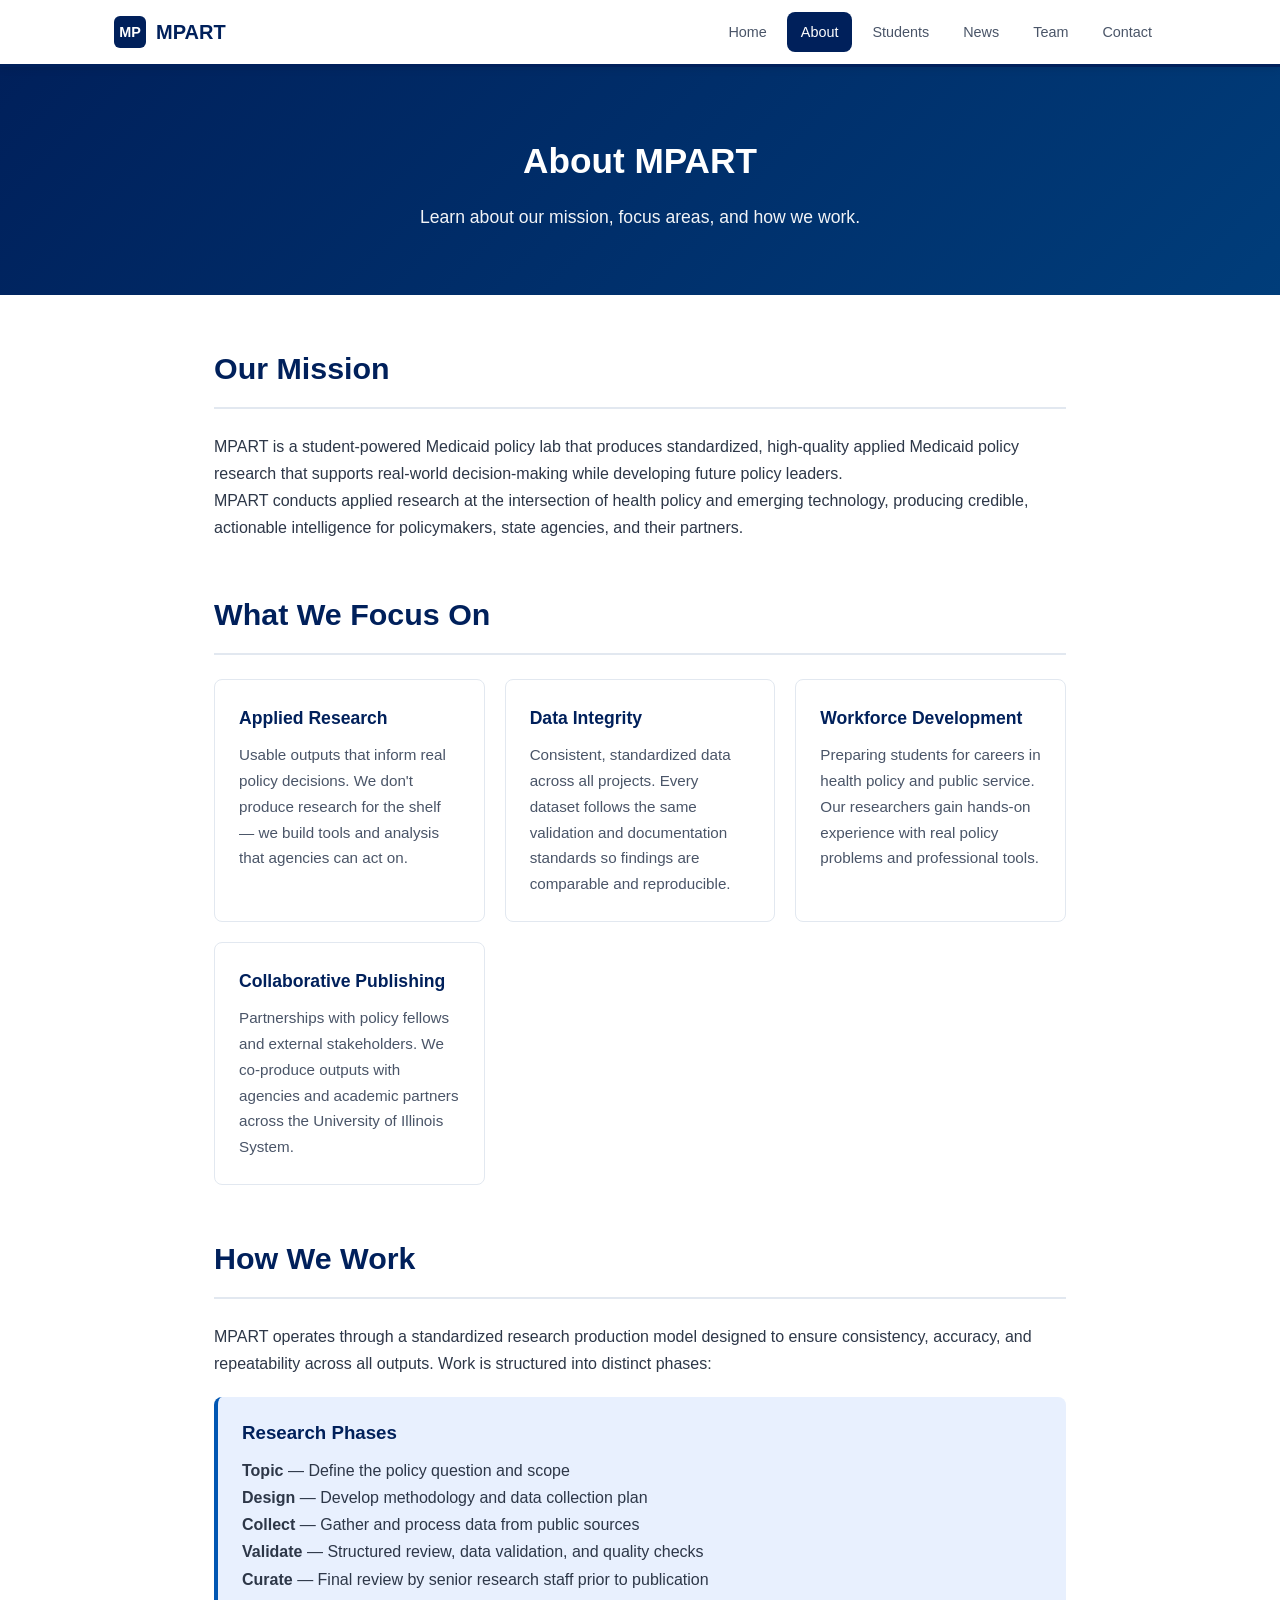
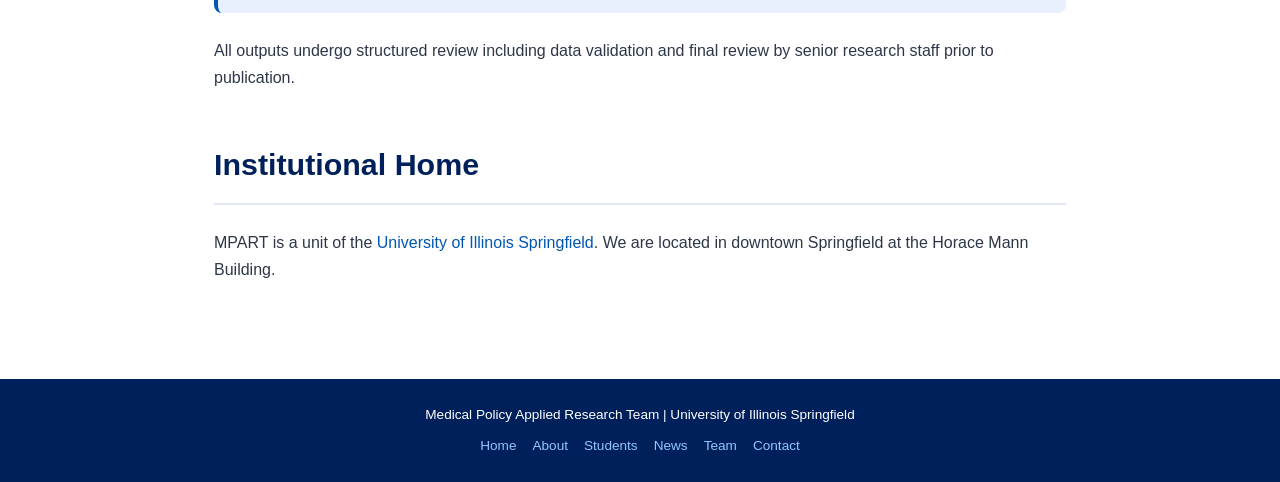
==== about.html @ fd8274cc "Add MPART public website with 6 static pages" ====
<!DOCTYPE html>
<html lang="en">
<head>
  <meta charset="UTF-8">
  <meta name="viewport" content="width=device-width, initial-scale=1.0">
  <title>About MPART</title>
  <link rel="stylesheet" href="css/style.css">
</head>
<body>
  <header>
    <div class="header-inner">
      <div class="logo">
        <div class="logo-icon">MP</div>
        <span>MPART</span>
      </div>
      <nav>
        <a href="index.html">Home</a>
        <a href="about.html" class="active">About</a>
        <a href="students.html">Students</a>
        <a href="news.html">News</a>
        <a href="team.html">Team</a>
        <a href="contact.html">Contact</a>
      </nav>
    </div>
  </header>

  <div class="hero">
    <h1>About MPART</h1>
    <p>Learn about our mission, focus areas, and how we work.</p>
  </div>

  <div class="container">
    <h2 class="page-title">Our Mission</h2>
    <p>MPART is a student-powered Medicaid policy lab that produces standardized, high-quality applied Medicaid policy research that supports real-world decision-making while developing future policy leaders.</p>

    <p>MPART conducts applied research at the intersection of health policy and emerging technology, producing credible, actionable intelligence for policymakers, state agencies, and their partners.</p>

    <h2 class="page-title" style="margin-top: 48px;">What We Focus On</h2>
    <div class="card-grid">
      <div class="card">
        <h3>Applied Research</h3>
        <p>Usable outputs that inform real policy decisions. We don't produce research for the shelf — we build tools and analysis that agencies can act on.</p>
      </div>
      <div class="card">
        <h3>Data Integrity</h3>
        <p>Consistent, standardized data across all projects. Every dataset follows the same validation and documentation standards so findings are comparable and reproducible.</p>
      </div>
      <div class="card">
        <h3>Workforce Development</h3>
        <p>Preparing students for careers in health policy and public service. Our researchers gain hands-on experience with real policy problems and professional tools.</p>
      </div>
      <div class="card">
        <h3>Collaborative Publishing</h3>
        <p>Partnerships with policy fellows and external stakeholders. We co-produce outputs with agencies and academic partners across the University of Illinois System.</p>
      </div>
    </div>

    <h2 class="page-title" style="margin-top: 48px;">How We Work</h2>
    <p>MPART operates through a standardized research production model designed to ensure consistency, accuracy, and repeatability across all outputs. Work is structured into distinct phases:</p>

    <div class="highlight-box" style="margin-top: 20px;">
      <h3>Research Phases</h3>
      <p><strong>Topic</strong> — Define the policy question and scope</p>
      <p><strong>Design</strong> — Develop methodology and data collection plan</p>
      <p><strong>Collect</strong> — Gather and process data from public sources</p>
      <p><strong>Validate</strong> — Structured review, data validation, and quality checks</p>
      <p><strong>Curate</strong> — Final review by senior research staff prior to publication</p>
    </div>

    <p>All outputs undergo structured review including data validation and final review by senior research staff prior to publication.</p>

    <h2 class="page-title" style="margin-top: 48px;">Institutional Home</h2>
    <p>MPART is a unit of the <a href="https://www.uis.edu" target="_blank" rel="noopener">University of Illinois Springfield</a>. We are located in downtown Springfield at the Horace Mann Building.</p>
  </div>

  <footer>
    <p>Medical Policy Applied Research Team | University of Illinois Springfield</p>
    <div class="footer-links">
      <a href="index.html">Home</a>
      <a href="about.html">About</a>
      <a href="students.html">Students</a>
      <a href="news.html">News</a>
      <a href="team.html">Team</a>
      <a href="contact.html">Contact</a>
    </div>
  </footer>
</body>
</html>
---- css/style.css ----
:root {
  --uis-navy: #00205b;
  --uis-blue: #0056b3;
  --uis-light: #e8f0fe;
  --uis-accent: #f5f7fa;
  --text: #2d3748;
  --text-light: #4a5568;
  --border: #e2e8f0;
  --white: #ffffff;
  --shadow: 0 2px 8px rgba(0, 0, 0, 0.08);
  --radius: 8px;
}

* {
  margin: 0;
  padding: 0;
  box-sizing: border-box;
}

body {
  font-family: -apple-system, BlinkMacSystemFont, "Segoe UI", Roboto, "Helvetica Neue", Arial, sans-serif;
  color: var(--text);
  line-height: 1.7;
  background: var(--white);
}

a {
  color: var(--uis-blue);
  text-decoration: none;
}

a:hover {
  text-decoration: underline;
}

header {
  background: var(--white);
  border-bottom: 3px solid var(--uis-navy);
  position: sticky;
  top: 0;
  z-index: 100;
  box-shadow: var(--shadow);
}

.header-inner {
  max-width: 1100px;
  margin: 0 auto;
  padding: 0 24px;
  display: flex;
  align-items: center;
  justify-content: space-between;
  height: 64px;
}

.logo {
  font-size: 1.25rem;
  font-weight: 700;
  color: var(--uis-navy);
  display: flex;
  align-items: center;
  gap: 10px;
}

.logo-icon {
  width: 32px;
  height: 32px;
  background: var(--uis-navy);
  color: var(--white);
  border-radius: 6px;
  display: flex;
  align-items: center;
  justify-content: center;
  font-weight: 800;
  font-size: 0.9rem;
}

nav {
  display: flex;
  gap: 6px;
}

nav a {
  padding: 8px 14px;
  border-radius: var(--radius);
  font-size: 0.9rem;
  font-weight: 500;
  color: var(--text-light);
  transition: all 0.15s;
}

nav a:hover {
  background: var(--uis-accent);
  color: var(--uis-navy);
  text-decoration: none;
}

nav a.active {
  background: var(--uis-navy);
  color: var(--white);
}

.hero {
  background: linear-gradient(135deg, var(--uis-navy) 0%, #003d7a 100%);
  color: var(--white);
  padding: 64px 24px;
  text-align: center;
}

.hero h1 {
  font-size: 2.2rem;
  margin-bottom: 12px;
  font-weight: 700;
}

.hero p {
  font-size: 1.1rem;
  opacity: 0.95;
  max-width: 640px;
  margin: 0 auto;
  line-height: 1.6;
}

.container {
  max-width: 900px;
  margin: 0 auto;
  padding: 48px 24px;
}

.page-title {
  font-size: 1.9rem;
  color: var(--uis-navy);
  margin-bottom: 24px;
  padding-bottom: 12px;
  border-bottom: 2px solid var(--border);
}

.card-grid {
  display: grid;
  grid-template-columns: repeat(auto-fit, minmax(260px, 1fr));
  gap: 20px;
  margin-top: 24px;
}

.card {
  background: var(--white);
  border: 1px solid var(--border);
  border-radius: var(--radius);
  padding: 24px;
  transition: box-shadow 0.15s;
}

.card:hover {
  box-shadow: 0 4px 16px rgba(0, 0, 0, 0.1);
}

.card h3 {
  color: var(--uis-navy);
  margin-bottom: 8px;
  font-size: 1.1rem;
}

.card p {
  font-size: 0.95rem;
  color: var(--text-light);
}

.highlight-box {
  background: var(--uis-light);
  border-left: 4px solid var(--uis-blue);
  padding: 20px 24px;
  border-radius: var(--radius);
  margin: 24px 0;
}

.highlight-box h3 {
  color: var(--uis-navy);
  margin-bottom: 8px;
}

.team-member {
  display: flex;
  gap: 20px;
  padding: 20px;
  background: var(--white);
  border: 1px solid var(--border);
  border-radius: var(--radius);
  margin-bottom: 16px;
}

.team-avatar {
  width: 80px;
  height: 80px;
  background: var(--uis-navy);
  color: var(--white);
  border-radius: 50%;
  display: flex;
  align-items: center;
  justify-content: center;
  font-size: 1.8rem;
  font-weight: 700;
  flex-shrink: 0;
}

.team-info h3 {
  color: var(--uis-navy);
  margin-bottom: 4px;
}

.team-info .role {
  color: var(--uis-blue);
  font-weight: 600;
  font-size: 0.9rem;
  margin-bottom: 6px;
}

.team-info .email {
  font-size: 0.9rem;
}

.news-item {
  padding: 20px 0;
  border-bottom: 1px solid var(--border);
}

.news-item:last-child {
  border-bottom: none;
}

.news-date {
  font-size: 0.85rem;
  color: var(--uis-blue);
  font-weight: 600;
  margin-bottom: 4px;
}

.news-item h3 {
  color: var(--uis-navy);
  margin-bottom: 6px;
}

.contact-card {
  background: var(--white);
  border: 1px solid var(--border);
  border-radius: var(--radius);
  padding: 24px;
  margin-bottom: 16px;
}

.contact-card h3 {
  color: var(--uis-navy);
  margin-bottom: 8px;
}

.contact-card a {
  color: var(--uis-blue);
}

footer {
  background: var(--uis-navy);
  color: var(--white);
  padding: 24px;
  text-align: center;
  font-size: 0.85rem;
  margin-top: 48px;
}

footer a {
  color: #93c5fd;
}

footer a:hover {
  color: var(--white);
  text-decoration: underline;
}

.footer-links {
  margin-top: 8px;
  display: flex;
  gap: 16px;
  justify-content: center;
  flex-wrap: wrap;
}

@media (max-width: 768px) {
  .header-inner {
    flex-direction: column;
    height: auto;
    padding: 12px;
    gap: 8px;
  }

  nav {
    flex-wrap: wrap;
    justify-content: center;
  }

  .hero h1 {
    font-size: 1.6rem;
  }

  .team-member {
    flex-direction: column;
    text-align: center;
    align-items: center;
  }
}
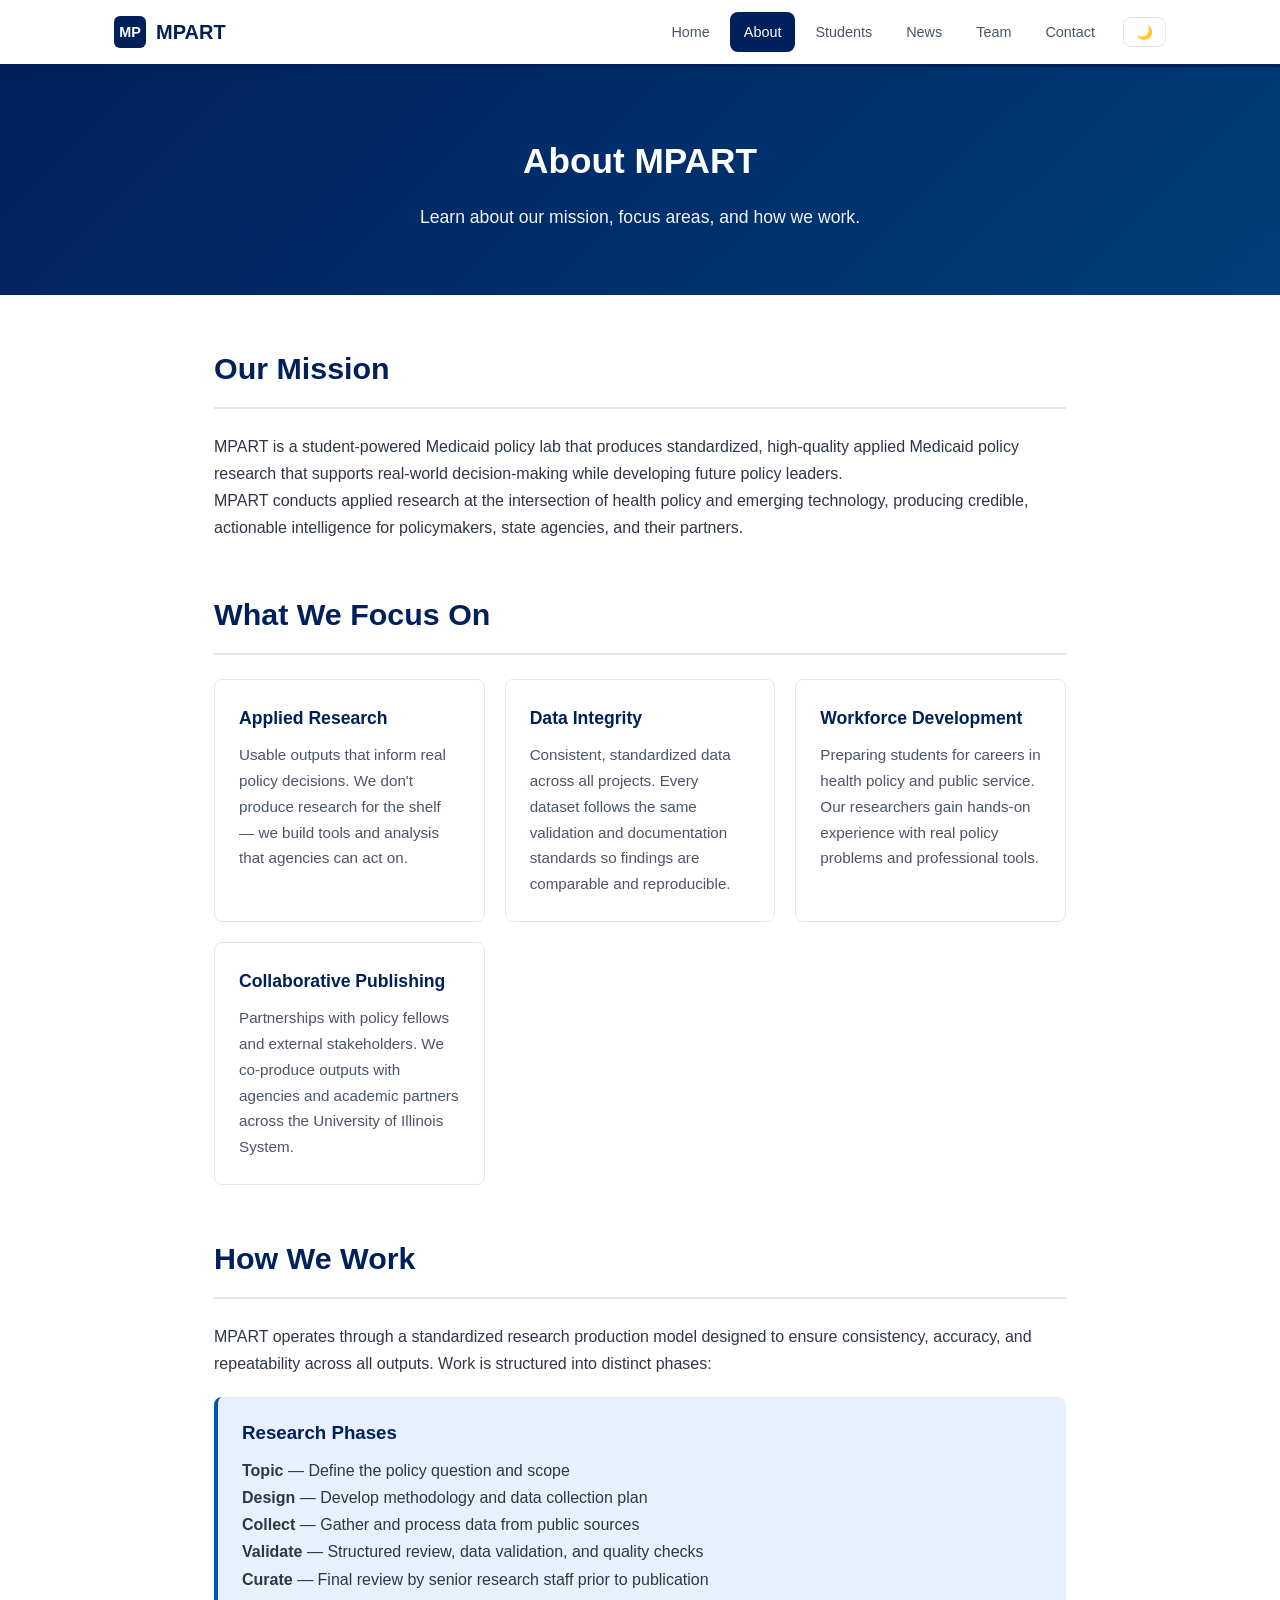
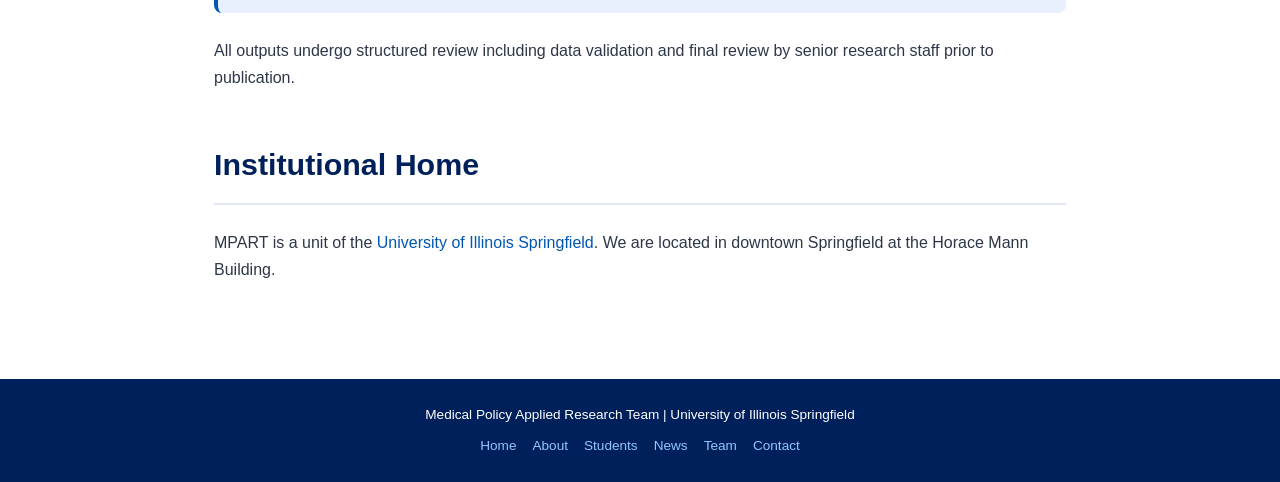
==== commit be5b17b3: "Add dark mode toggle and remove vibe_research section" ====
--- a/about.html
+++ b/about.html
@@ -20,6 +20,7 @@
         <a href="news.html">News</a>
         <a href="team.html">Team</a>
         <a href="contact.html">Contact</a>
+        <button class="theme-toggle" onclick="toggleTheme()">🌙</button>
       </nav>
     </div>
   </header>
@@ -84,5 +85,25 @@
       <a href="contact.html">Contact</a>
     </div>
   </footer>
+
+  <script>
+    function toggleTheme() {
+      const body = document.body;
+      const current = body.getAttribute('data-theme');
+      const next = current === 'dark' ? 'light' : 'dark';
+      body.setAttribute('data-theme', next);
+      localStorage.setItem('theme', next);
+      document.querySelector('.theme-toggle').textContent = next === 'dark' ? '☀️' : '🌙';
+    }
+
+    (function() {
+      const saved = localStorage.getItem('theme');
+      if (saved) {
+        document.body.setAttribute('data-theme', saved);
+        const toggle = document.querySelector('.theme-toggle');
+        if (toggle) toggle.textContent = saved === 'dark' ? '☀️' : '🌙';
+      }
+    })();
+  </script>
 </body>
 </html>
--- a/css/style.css
+++ b/css/style.css
@@ -9,6 +9,26 @@
   --white: #ffffff;
   --shadow: 0 2px 8px rgba(0, 0, 0, 0.08);
   --radius: 8px;
+  --bg: #ffffff;
+  --card-bg: #ffffff;
+  --highlight-bg: #e8f0fe;
+  --header-border: #00205b;
+}
+
+[data-theme="dark"] {
+  --uis-navy: #93c5fd;
+  --uis-blue: #60a5fa;
+  --uis-light: #1e293b;
+  --uis-accent: #1e293b;
+  --text: #e2e8f0;
+  --text-light: #cbd5e1;
+  --border: #334155;
+  --white: #0f172a;
+  --shadow: 0 2px 8px rgba(0, 0, 0, 0.4);
+  --bg: #0f172a;
+  --card-bg: #1e293b;
+  --highlight-bg: #1e293b;
+  --header-border: #93c5fd;
 }
 
 * {
@@ -21,7 +41,7 @@
   font-family: -apple-system, BlinkMacSystemFont, "Segoe UI", Roboto, "Helvetica Neue", Arial, sans-serif;
   color: var(--text);
   line-height: 1.7;
-  background: var(--white);
+  background: var(--bg);
 }
 
 a {
@@ -35,7 +55,7 @@
 
 header {
   background: var(--white);
-  border-bottom: 3px solid var(--uis-navy);
+  border-bottom: 3px solid var(--header-border);
   position: sticky;
   top: 0;
   z-index: 100;
@@ -77,6 +97,7 @@
 nav {
   display: flex;
   gap: 6px;
+  align-items: center;
 }
 
 nav a {
@@ -97,6 +118,23 @@
 nav a.active {
   background: var(--uis-navy);
   color: var(--white);
+}
+
+.theme-toggle {
+  background: none;
+  border: 1px solid var(--border);
+  color: var(--text);
+  padding: 6px 12px;
+  border-radius: var(--radius);
+  cursor: pointer;
+  font-size: 0.85rem;
+  margin-left: 8px;
+  transition: all 0.15s;
+}
+
+.theme-toggle:hover {
+  background: var(--uis-accent);
+  border-color: var(--uis-blue);
 }
 
 .hero {
@@ -142,7 +180,7 @@
 }
 
 .card {
-  background: var(--white);
+  background: var(--card-bg);
   border: 1px solid var(--border);
   border-radius: var(--radius);
   padding: 24px;
@@ -165,7 +203,7 @@
 }
 
 .highlight-box {
-  background: var(--uis-light);
+  background: var(--highlight-bg);
   border-left: 4px solid var(--uis-blue);
   padding: 20px 24px;
   border-radius: var(--radius);
@@ -181,7 +219,7 @@
   display: flex;
   gap: 20px;
   padding: 20px;
-  background: var(--white);
+  background: var(--card-bg);
   border: 1px solid var(--border);
   border-radius: var(--radius);
   margin-bottom: 16px;
@@ -239,7 +277,7 @@
 }
 
 .contact-card {
-  background: var(--white);
+  background: var(--card-bg);
   border: 1px solid var(--border);
   border-radius: var(--radius);
   padding: 24px;
@@ -304,3 +342,5 @@
     align-items: center;
   }
 }
+
+/* Theme toggle script is in each HTML file */
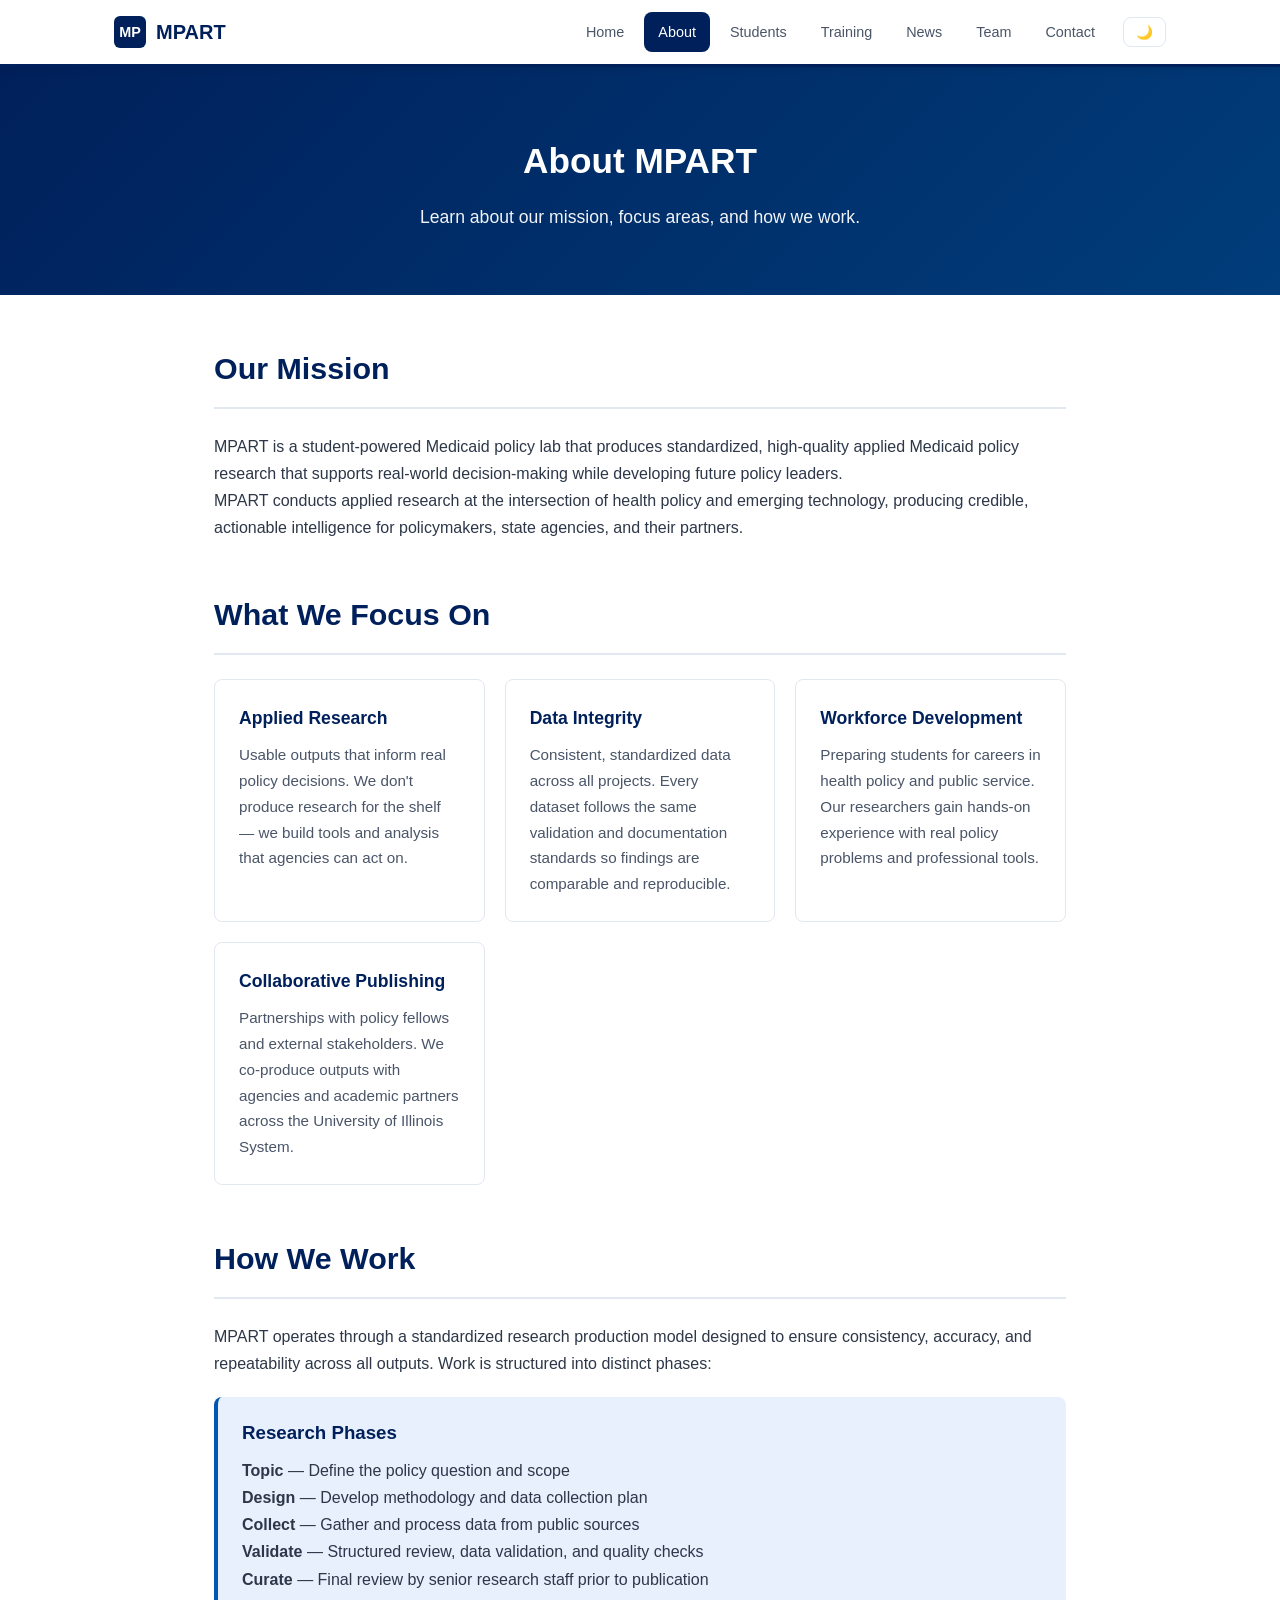
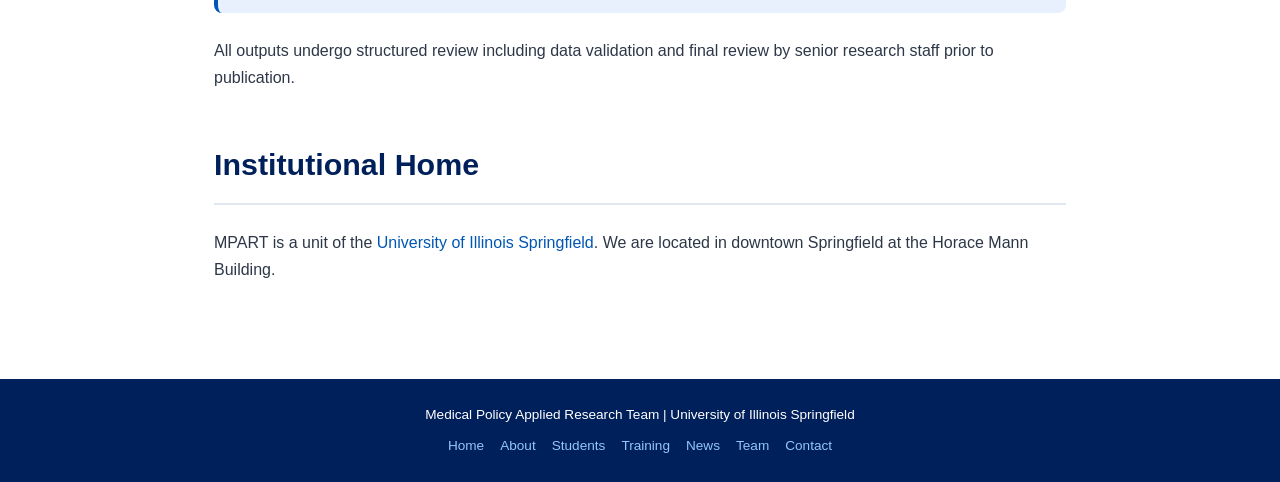
==== commit acc61d41: "Add Medicaid Fluency Program training page" ====
--- a/about.html
+++ b/about.html
@@ -17,10 +17,11 @@
         <a href="index.html">Home</a>
         <a href="about.html" class="active">About</a>
         <a href="students.html">Students</a>
+        <a href="training.html">Training</a>
         <a href="news.html">News</a>
         <a href="team.html">Team</a>
         <a href="contact.html">Contact</a>
-        <button class="theme-toggle" onclick="toggleTheme()">🌙</button>
+        <button class="theme-toggle">🌙</button>
       </nav>
     </div>
   </header>
@@ -80,6 +81,7 @@
       <a href="index.html">Home</a>
       <a href="about.html">About</a>
       <a href="students.html">Students</a>
+      <a href="training.html">Training</a>
       <a href="news.html">News</a>
       <a href="team.html">Team</a>
       <a href="contact.html">Contact</a>
@@ -87,21 +89,29 @@
   </footer>
 
   <script>
-    function toggleTheme() {
+    (function() {
+      const toggle = document.querySelector('.theme-toggle');
       const body = document.body;
-      const current = body.getAttribute('data-theme');
-      const next = current === 'dark' ? 'light' : 'dark';
-      body.setAttribute('data-theme', next);
-      localStorage.setItem('theme', next);
-      document.querySelector('.theme-toggle').textContent = next === 'dark' ? '☀️' : '🌙';
-    }
 
-    (function() {
+      function updateTheme(theme) {
+        body.setAttribute('data-theme', theme);
+        localStorage.setItem('theme', theme);
+        if (toggle) {
+          toggle.textContent = theme === 'dark' ? '☀️' : '🌙';
+        }
+      }
+
+      if (toggle) {
+        toggle.addEventListener('click', function() {
+          const current = body.getAttribute('data-theme');
+          const next = current === 'dark' ? 'light' : 'dark';
+          updateTheme(next);
+        });
+      }
+
       const saved = localStorage.getItem('theme');
       if (saved) {
-        document.body.setAttribute('data-theme', saved);
-        const toggle = document.querySelector('.theme-toggle');
-        if (toggle) toggle.textContent = saved === 'dark' ? '☀️' : '🌙';
+        updateTheme(saved);
       }
     })();
   </script>
